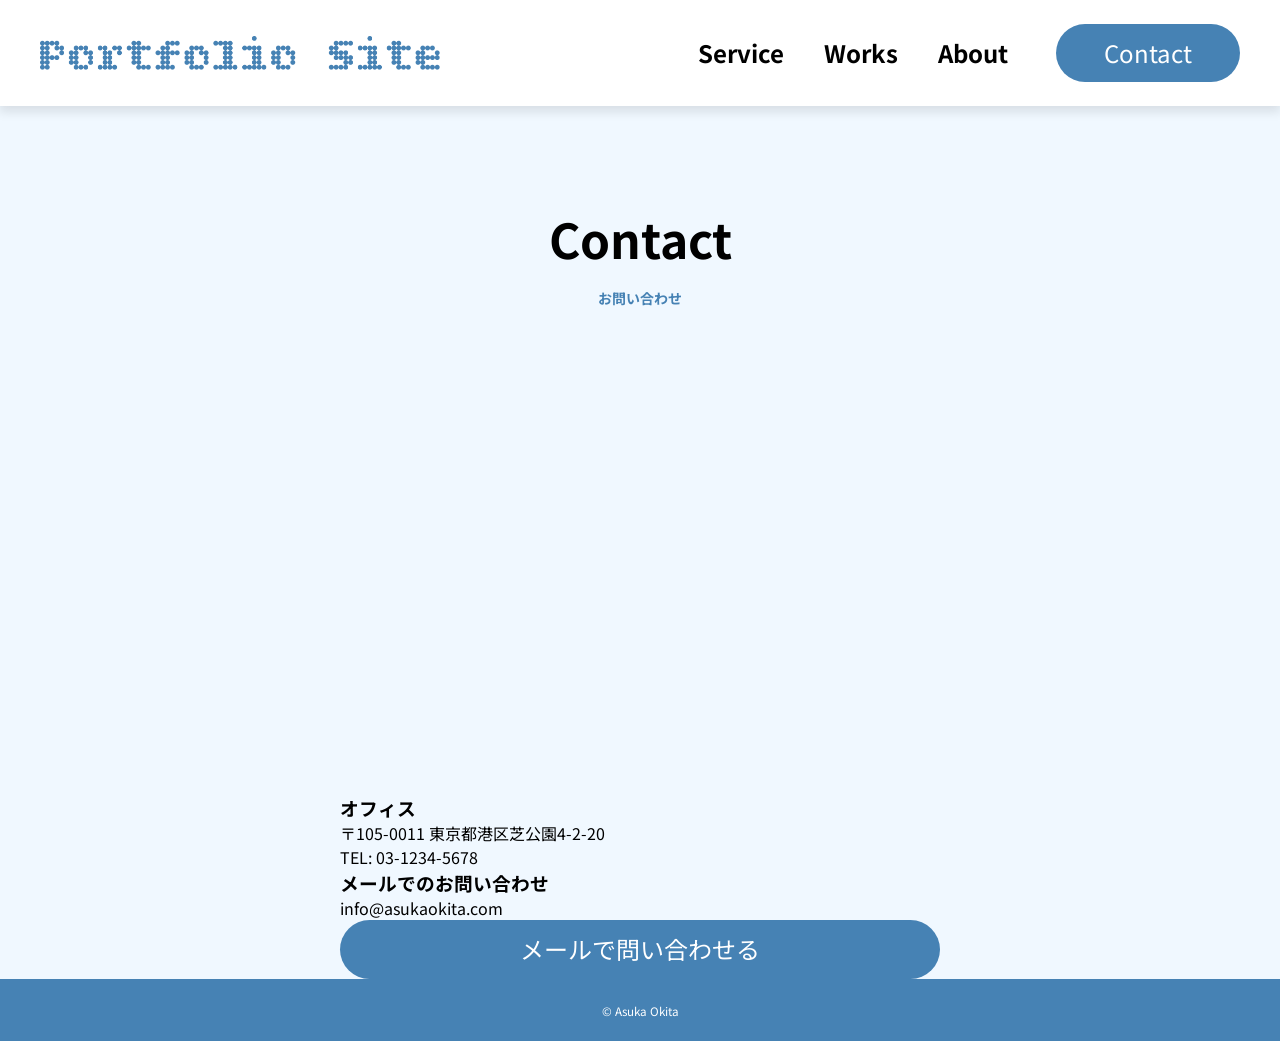
==== Contact.html @ f8503522 "first commit" ====
<!DOCTYPE html>
<html lang="ja">
  <head>
    <meta charset="UTF-8" />
    <meta name="viewport" content="width=device-width, initial-scale=1.0" />
    <meta http-equiv="X-UA-Compatible" content="ie=edge" />
    <meta name="viewport" content="width=device-width" />
    <link rel="preconnect" href="https://fonts.googleapis.com" />
    <link rel="preconnect" href="https://fonts.gstatic.com" crossorigin />
    <link
      href="https://fonts.googleapis.com/css2?family=Noto+Sans+JP:wght@100..900&display=swap"
      rel="stylesheet"
    />
    <title>MyPortfolio_大北あすかのポートフォリオサイト</title>
    <meta name="description" content="大北あすかのポートフォリオサイトです" />
    <link href="./css/styles.css" rel="stylesheet" />
    <link href="./css/styles2.css" rel="stylesheet" />
    <link href="./css/global.css" rel="stylesheet" />
  </head>
  <body>
    <header class="header">
      <div class="header-site-menu">
        <a class="header-logo" href="./index.html">
          <img
            src="./images/PortfolioSite.png"
            width="400"
            height="48"
            alt="ロゴ"
          />
        </a>
        <button class="toggle-menu-button">
          <img
            src="./images/Vecter.png"
            width="50"
            height="50"
            alt="メニューアイコン"
          />
        </button>
        <nav class="site-menu">
          <ul>
            <li><a href="index.html#Service">Service</a></li>
            <li><a href="index.html#Works">Works</a></li>
            <li><a href="index.html#About">About</a></li>
          </ul>
          <a href="Contact.html" class="flat-button">Contact</a>
        </nav>
      </div>
    </header>
    <main class="main2">
      <section id="Contact">
        <div class="title">
          <h2>Contact</h2>
          <p>お問い合わせ</p>
        </div>
        <div class="Office">
            <iframe src="https://www.google.com/maps/embed?pb=!1m18!1m12!1m3!1d3240.42758561335!2d139.74058607506123!3d35.69109412943341!2m3!1f0!2f0!3f0!3m2!1i1024!2i768!4f13.1!3m3!1m2!1s0x60188c68c884a9f3%3A0x5940dbc0a22ff46e!2z5aSn5aa75aWz5a2Q5aSn5a2m!5e0!3m2!1sja!2sjp!4v1782365274531!5m2!1sja!2sjp" width="600" height="450" style="border:0;" allowfullscreen="" loading="lazy" referrerpolicy="strict-origin-when-cross-origin"></iframe>
          <h3>オフィス</h3>
          <p>〒105-0011 東京都港区芝公園4-2-20</p>
          <p>TEL: 03-1234-5678</p>
        </div>
        <div class="contact-mail">
          <h3>メールでのお問い合わせ</h3>
          <p>info@asukaokita.com</p>
          <a href="mailto:info@asukaokita.com" class="flat-button">メールで問い合わせる</a>
        </div>
      </section>
    </main>
    <footer class="footer">
      <p class="copyright"><small>&copy; Asuka Okita</small></p>
    </footer>
    <!-- JavaScriptファイルを読み込み -->
    <script src="./js/toggle-menu.js"></script>
  </body>
</html>
---- css/styles.css ----
@charset "utf-8";
/*======================
  Header
======================*/
.header {
  position: relative;
  width: 100%;
}

/* nav */
.header-site-menu {
  /* layout */
  position: fixed; /* 上部に固定 */
  top: 0;
  left: 0;
  width: 100%;
  z-index: 10; /* 重なり順を指定-最前面- */
  display: flex;
  justify-content: space-between;
  align-items: center;
  /* boxmodel */
  padding: 24px 40px;
  box-sizing: border-box;
  /* visual */
  background: rgba(255, 255, 255); /* 透過しない */
  box-shadow: 0 5px 10px 1px rgba(0, 0, 0, 0.1);
}

.header-site-menu img {
  /* layout */
  vertical-align: middle;
  /* boxmodel */
  margin-right: auto;
}

.header-logo {
  /* layout */
  display: flex;
  align-items: center;
}

.site-menu {
  /* layout */
  display: flex;
  align-items: center;
  gap: 48px;
}

.site-menu ul {
  /* layout */
  display: flex;
  gap: 40px;
  /* visual */
  font: var(--regular-24px);
  font-weight: bold;
}

.site-menu ul li:hover {
  text-decoration: underline;
}

.menu-sub {
  display: none;
}

/* button */
.flat-button {
  padding: 10px 48px;
  border-radius: 50px;
  text-align: center;
  color: white;
  background: steelblue;
  font: var(--regular-24px);
}

.flat-button:hover {
  opacity: 0.8;
}

.toggle-menu-button {
  display: none;
}

/* スマホ用 */
@media screen and (max-width: 768px) {
  .toggle-menu-button {
    /* layout */
    display: block;
    width: 50px;
    height: 50px;
    background: none;
    border: none;
    cursor: pointer;
    background-image: url("../images/Vecter.png");
    background-position: center;
    background-repeat: no-repeat;
    border: none;
    outline: none;
  }

  .site-menu {
    /* layout */
    display: none; /* 初期状態は非表示 */
    flex-direction: column;
    position: absolute;
    top: 100%; /* ヘッダーのすぐ下に配置 */
    left: 0;
    width: 100%;
    background: rgba(255, 255, 255, 0.95); /* 下のコンテンツが透けないように背景色を指定 */
    padding: 40px;
    box-sizing: border-box;
    box-shadow: 0 10px 10px rgba(0, 0, 0, 0.1); /* メニューの下にうっすら影をつける */
    gap: 40px; /* メニュー内の項目とボタンの隙間 */
  }

  .site-menu ul {
    flex-direction: column;
    gap: 64px;
  }

  .site-menu ul li {
    font: var(--regular-32px);
  }

  .menu-sub {
    display: block;
    font: var(--regular-16px);
    color: steelblue;
  }
}

/* ヒーローイメージ画像 */
.hero-image {
  width: 100%;
}

.hero-image img {
  width: 100%;
  height: 100vh; /* 画面いっぱいに表示 */
  object-fit: cover; /* 比率を保ちながらトリミング */
}

.hero-content {
  /* layout */
  position: absolute;
  display: flex;
  flex-direction: column;
  text-align: center;
  top: 50%;
  left: 50%;
  transform: translate(-50%, -50%); /* 原点を中央にする */
  gap: 16px;
  /* boxmodel */
  width: 100%;
  /* visual */
  color: white;
  /* animation */
  opacity: 0;
  filter: blur(10px);
  animation: fadeBlur 0.6s ease forwards;
}

.hero-content h1 {
  font: var(--bold-48px);
}

.hero-content p {
  font: var(--regular-24px);
}

@keyframes fadeBlur {
  to {
    opacity: 1;
    filter: blur(0);
  }
}

.hero-guide img {
  /* layout */
  position: absolute;
  display: flex;
  flex-direction: column;
  text-align: center;
  top: 70%;
  left: 50%;
  gap: 16px;
  /* animation */
  opacity: 0;
  transform: translate(-50%, 40px);
  animation: fadeUp 0.6s ease forwards;
}

@keyframes fadeUp {
  to {
    opacity: 5;
    transform: translate(-50%, 0);
  }
}

/* ==========================
    共通
============================*/
main {
  /* layout */
  display: flex;
  flex-direction: column;
  align-items: center;
  gap: 80px;
  /* boxmodel */
  padding-top: 20px;
}

.title {
  /* layout */
  display: flex;
  flex-direction: column;
  align-items: center;
  gap: 10px;
  /* boxmodel */
  margin-bottom: 30px;
}

.title h2 {
  font: var(--bold-48px);
  color: black;
}

.title p {
  font: var(--bold-14px);
  color: steelblue;
}

/* ===========================
    Service
============================ */
/* 共通の設定 */
#Service {
  /* layout */
  display: flex;
  flex-direction: column;
  align-items: center;
  /* boxmodel */
  width: 100%;
  max-width: 1000px;
}

/* スマホ用:授業内基準のものにする */
@media screen and (max-width: 768px) {
  #Service {
    width: 100%;
  }
}

#skills {
  /* layout */
  display: flex;
  flex-direction: column;
  gap: 40px;
  /* boxmodel */
  width: 100%;
}

@media screen and (max-width: 768px) {
  #skills {
    flex-wrap: wrap;
  }
}

.skills-item {
  /* layout */
  display: flex;
  align-items: center;
  gap: 100px;
}

@media screen and (max-width: 768px) {
  .skills-item {
    flex-direction: column;
    gap: 20px;
  }
}

.skills-text {
  /* layout */
  display: flex;
  flex-direction: column;
  gap: 24px;
  /* visual */
  color: white;
}

.skills-text h3 {
  font: var(--bold-24px);
}

@media screen and (max-width: 768px) {
  .skills-text h3 {
    text-align: center;
  }
}

.skills-text p {
  font: var(--regular-14px);
  line-height: 1.8;
}

/* 各項目の共通設定 */
#graphicdesign,
#webdesign,
#projectplanning {
  /* layout */
  display: flex;
  /* boxmodel */
  width: 90%; /* 画面幅に対して85%の幅 */
  padding: 62px 128px 61px 129px;
  box-sizing: border-box;
  /* visual */
  background: steelblue;
  box-shadow: 0 4px 10px rgba(0, 0, 0, 0.15);
}

/* 各配置設定 */
#graphicdesign,
#projectplanning {
  align-self: flex-start; /* 左寄せ */
  border-radius: 0 10px 10px 0;
}

#webdesign {
  align-self: flex-end; /* 右寄せ */
  border-radius: 10px 0 0 10px;
}

@media screen and (max-width: 768px) {
  #graphicdesign,
  #webdesign,
  #projectplanning {
    width: 100%;
    padding: 40px;
  }
}
/* =========================
    Works
========================= */
#Works {
  /* layout */
  display: flex;
  flex-direction: column;
  align-items: center;
  /* boxmodel */
  width: 100%;
  max-width: 100%;
}

.portfolio-container {
  /* layout */
  display: grid;
  grid-template-columns: repeat(auto-fit, minmax(300px, 1fr));
  gap: 40px;
  justify-items: center;
  /* boxmodel */
  padding: 35px;
  width: 100%;
}

.portfolio-item {
  /* layout */
  display: flex;
  flex-direction: column;
  align-items: flex-start;
  gap: 24px;
  /* boxmodel */
  padding: 52px 39px;
  box-sizing: border-box;
  width: 100%;
  /* visual */
  border-radius: 20px;
  background: white;
  box-shadow: 0 4px 15px rgba(70, 130, 180, 0.15);
}

.item-thumbnail {
  /* layout */
  display: flex;
  flex-direction: column;
  align-items: flex-start;
  gap: 35px;
  /* boxmodel */
  width: 100%;
}

.item-thumbnail img {
  width: 100%;
  aspect-ratio: 4 / 3;
  object-fit: cover;
  /* visual */
  border-radius: 10px;
}

.item-thumbnail p {
  font: var(--regular-24px);
  color: black;
}

.item-tag {
  /* layout */
  text-align: center;
  /* boxmodel */
  width: 50%;
  padding: 8px 0;
  /* visual */
  border-radius: 10px;
  background: steelblue;
  color: white;
  font: var(--regular-14px);
}

/* スマホ時は横スクロール */
@media screen and (max-width: 768px) {
  .portfolio-container {
    display: flex;
    overflow-x: auto;
    gap: 20px;
    padding: 20px;
  }

  .portfolio-item {
    min-width: 300px; /* 最小幅 */
    flex-shrink: 0; /* 縮小しない */
  }
}

/* View All ボタン */
.view-all-wrapper {
  margin-top: 20px;
}

.view-all-btn {
  /* layout */
  display: inline-block;
  /* boxmodel */
  padding: 12px 50px;
  /* visual */
  border-radius: 50px;
  background: steelblue;
  color: white;
  font: var(--regular-16px);
  box-shadow: 0 4px 10px rgba(0, 0, 0, 0.15);
  /* animation */
  transition: opacity 0.3s;
}

.view-all-btn:hover {
  opacity: 0.8;
}

/* =======================
  About
======================= */
#About {
  /* layout */
  display: flex;
  flex-direction: column;
  align-items: center;
  gap: 64px;
  align-self: stretch;
  /* boxmodel */
  padding: 80px 10px 120px 10px;
  /* visual */
  background: lightsteelblue;
}

#about-item {
  /* layout */
  display: flex;
  align-items: center;
  gap: 60px;
  /* boxmodel */
  max-width: 900px;
  width: 100%;
}

#about-item img {
  width: 200px;
  height: 200px;
}

#about-text {
  /* layout */
  display: flex;
  flex-direction: column;
  gap: 16px;
  flex: 1;
}

#about-text h3 {
  font: var(--regular-32px);
  color: black;
}

#about-text p {
  font: var(--regular-16px);
  color: black;
  line-height: 1.8;
}

@media screen and (max-width: 768px) {
  #about-item {
    flex-direction: column;
    gap: 20px;
    padding: 0 40px;
  }
}

/* footer */
.footer {
  /* layout */
  display: flex;
  justify-content: center;
  /* boxmodel */
  padding: 20px;
  /* visual */
  background: steelblue;
  color: white;
  font: var(--regular-14px);
}

/* 修正：スマホ表示時のメニュー崩れ防止のため、.site-menu.is-show に変更し display: flex に設定 */
.site-menu.is-show {
  display: flex;
}
---- css/styles2.css ----
@charset "utf-8";
/*======================
  main2
======================*/
.main2 {
  /* boxmodel */
    padding-top: 200px;
}

dl {
  display: flex;
  flex-wrap: wrap;
  width: 100%;
}

dt {
  width: 30%;
  padding-bottom: 20px;
  margin-bottom: 10px;
  background-color: #DADADA;
}

dd {
  width: 70%;
  padding-bottom: 20px;
  background-color: #F3F3F3;
  margin-bottom: 10px;
}

/* モーダル背景（画面全体を覆う黒い半透明の膜） */
.modal-overlay {
  display: none; /* 最初は非表示 */
  position: fixed; /* 画面に固定 */
  top: 0;
  left: 0;
  width: 100vw;
  height: 100vh;
  background-color: rgba(0, 0, 0, 0.7); /* 半透明の黒 */
  z-index: 1000; /* 他の要素より一番上に表示 */
  justify-content: center;
  align-items: center;
}

/* モーダルの中身（白いカード部分） */
.modal-content {
  background-color: #ffffff;
  padding: 30px;
  border-radius: 12px;
  width: 90%;
  max-width: 600px;
  position: relative;
  text-align: center;
  box-shadow: 0 4px 10px rgba(0, 0, 0, 0.3);
}

.modal-content img {
  max-width: 100%;
  height: auto;
  border-radius: 8px;
  margin-bottom: 20px;
}

.modal-desc {
  margin-top: 20px;
  text-align: left;
  line-height: 1.6;
}

/* 閉じるボタン（×） */
.modal-close {
  position: absolute;
  top: 15px;
  right: 20px;
  font-size: 28px;
  color: #666;
  cursor: pointer;
  transition: color 0.3s;
}

.modal-close:hover {
  color: #000;
}
---- css/global.css ----
@charset "utf-8";
/* 全体の設定 */
/* カスタムプロパティ */
:root {
  /* カラー */
  --white: #ffffff;
  --steelblue: #4682b4;
  --midnightblue: #191970;
  --aliceblue: #f0f8ff;
  --lightsteelblue: #b0c4de;
  --black: #000000;

  /* フォント */
  /* regular */
  --regular-64px: normal normal 400 64px/1.6 "Noto Sans JP", sans-serif;
  --regular-48px: normal normal 400 48px/1.6 "Noto Sans JP", sans-serif;
  --regular-32px: normal normal 400 32px/1.6 "Noto Sans JP", sans-serif;
  --regular-24px: normal normal 400 24px/1.6 "Noto Sans JP", sans-serif;
  --regular-18px: normal normal 400 18px/1.6 "Noto Sans JP", sans-serif;
  --regular-16px: normal normal 400 16px/1.6 "Noto Sans JP", sans-serif;
  --regular-14px: normal normal 400 14px/1.6 "Noto Sans JP", sans-serif;
  --regular-12px: normal normal 400 12px/1.6 "Noto Sans JP", sans-serif;
  /* bold */
  --bold-64px: normal normal 700 64px/1.6 "Noto Sans JP", sans-serif;
  --bold-48px: normal normal 700 48px/1.6 "Noto Sans JP", sans-serif;
  --bold-32px: normal normal 700 32px/1.6 "Noto Sans JP", sans-serif;
  --bold-24px: normal normal 700 24px/1.6 "Noto Sans JP", sans-serif;
  --bold-18px: normal normal 700 18px/1.6 "Noto Sans JP", sans-serif;
  --bold-16px: normal normal 700 16px/1.6 "Noto Sans JP", sans-serif;
  --bold-14px: normal normal 700 14px/1.6 "Noto Sans JP", sans-serif;
  --bold-12px: normal normal 700 12px/1.6 "Noto Sans JP", sans-serif;
}

*,
::before,
::after {
  padding: 0;
  margin: 0;
  box-sizing: border-box;
}

/* body */
body {
  font-family: "Noto Sans JP", sans-serif;
  font-weight: 400;
  background: aliceblue;
  color: black;
}

h1 {
  text-decoration: underline;
}

/* リスト */
ul,
ol {
  list-style: none;
  font: var(--regular-24px);
}

/* リンク */
a {
  color: inherit;
  text-decoration: none;
  display: block;
}

/* 画像 */
img {
  max-width: 100%;
  height: auto;
  vertical-align: bottom;
}
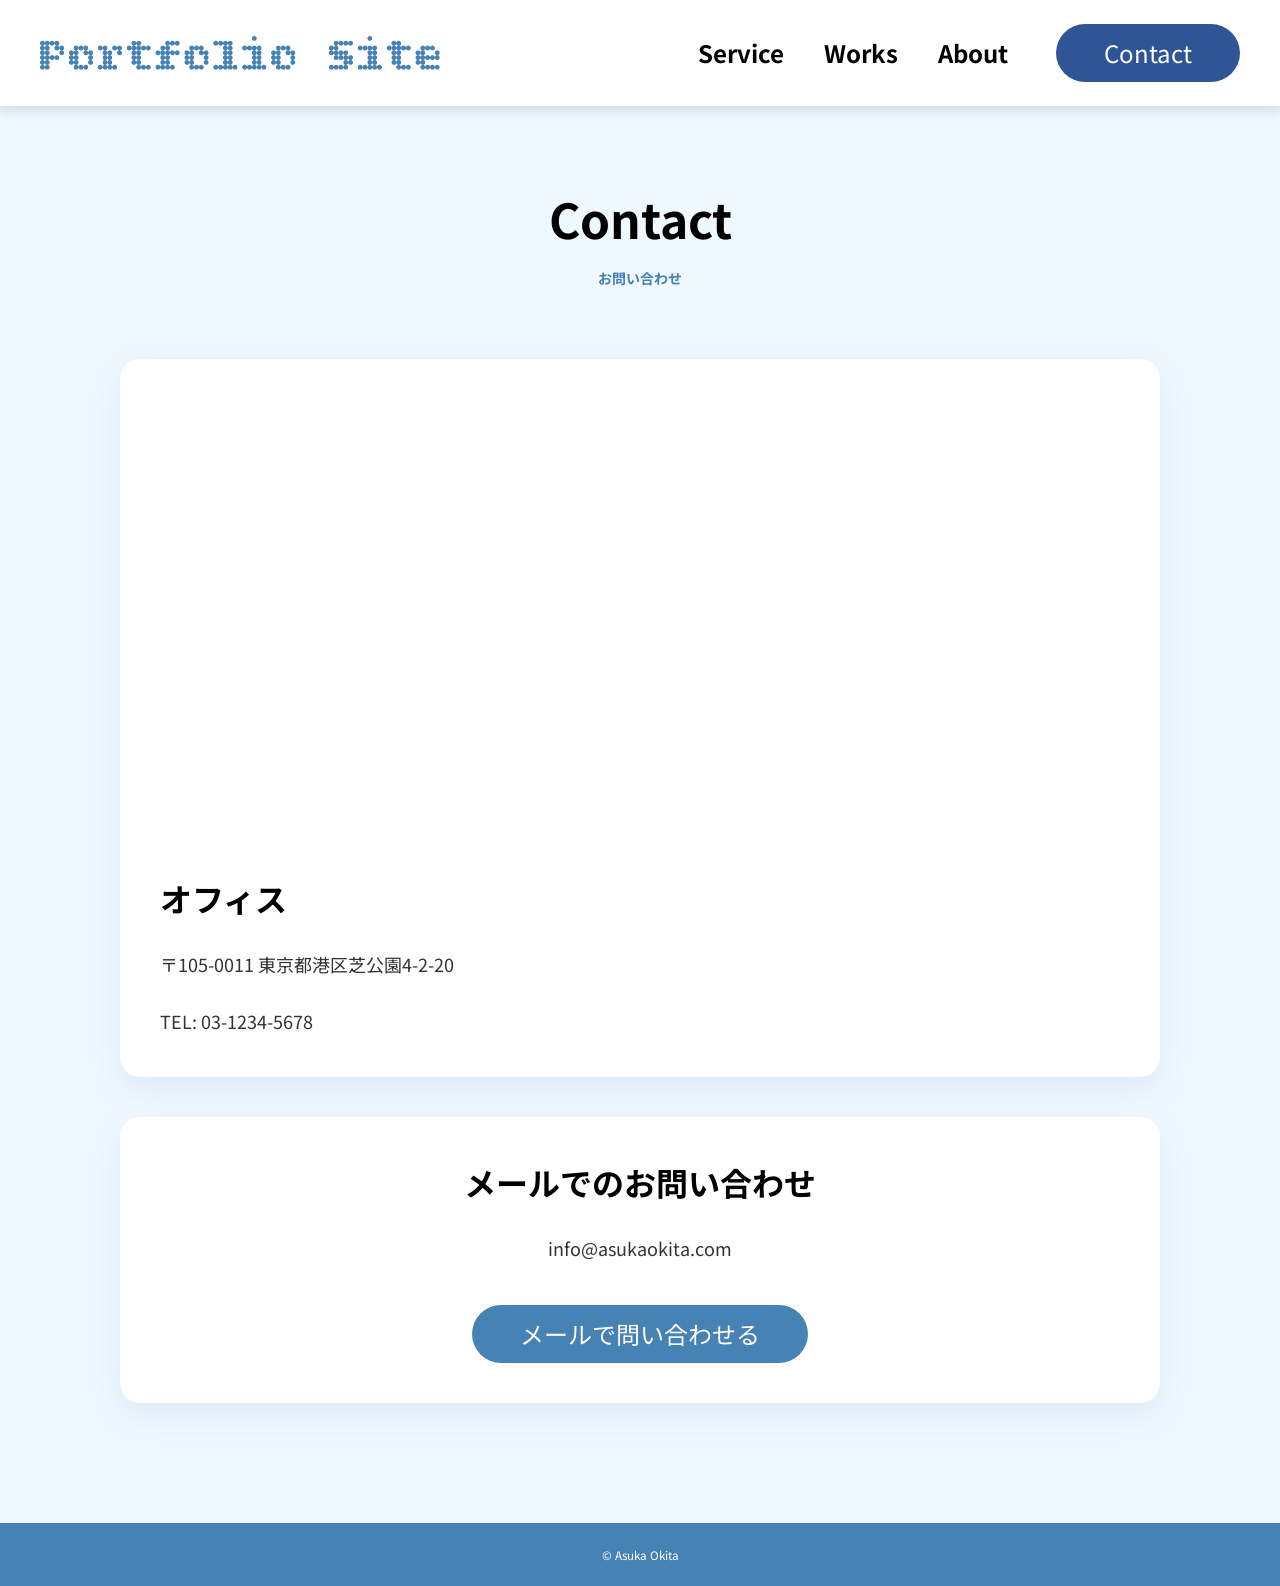
==== commit c08fbc6b: "feat: update Contact/Works pages and refine CSS - Modify Contact.html layout - Improve Works.html st" ====
--- a/Contact.html
+++ b/Contact.html
@@ -16,6 +16,12 @@
     <link href="./css/styles.css" rel="stylesheet" />
     <link href="./css/styles2.css" rel="stylesheet" />
     <link href="./css/global.css" rel="stylesheet" />
+    <link rel="icon" type="image/png" href="./favicon/favicon-96x96.png" sizes="96x96" />
+    <link rel="icon" type="image/svg+xml" href="./favicon/favicon.svg" />
+    <link rel="shortcut icon" href="./favicon/favicon.ico" />
+    <link rel="apple-touch-icon" sizes="180x180" href="./favicon/apple-touch-icon.png" />
+    <meta name="apple-mobile-web-app-title" content="MyWebSite" />
+    <link rel="manifest" href="./favicon/site.webmanifest" />
   </head>
   <body>
     <header class="header">
@@ -38,11 +44,11 @@
         </button>
         <nav class="site-menu">
           <ul>
-            <li><a href="index.html#Service">Service</a></li>
-            <li><a href="index.html#Works">Works</a></li>
-            <li><a href="index.html#About">About</a></li>
+            <li><a href="index.html#Service">Service</a><p class="menu-sub">サービス</p></li>
+            <li><a href="index.html#Works">Works</a><p class="menu-sub">制作実績</p></li>
+            <li><a href="index.html#About">About</a><p class="menu-sub">自己紹介</p></li>
           </ul>
-          <a href="Contact.html" class="flat-button">Contact</a>
+          <a href="Contact.html" class="flat-button current" aria-current="page">Contact</a>
         </nav>
       </div>
     </header>
--- a/css/styles.css
+++ b/css/styles.css
@@ -14,7 +14,7 @@
   top: 0;
   left: 0;
   width: 100%;
-  z-index: 10; /* 重なり順を指定-最前面- */
+  z-index: 10; /* 重なり順を指定 */
   display: flex;
   justify-content: space-between;
   align-items: center;
@@ -65,9 +65,12 @@
 
 /* button */
 .flat-button {
+  /* layout */
+  text-align: center;
+  /* boxmodel */
   padding: 10px 48px;
   border-radius: 50px;
-  text-align: center;
+  /* visual */
   color: white;
   background: steelblue;
   font: var(--regular-24px);
@@ -75,6 +78,14 @@
 
 .flat-button:hover {
   opacity: 0.8;
+}
+
+.site-menu .current {
+  background: #2f5596;
+}
+
+.site-menu .current:hover {
+  opacity: 0.9;
 }
 
 .toggle-menu-button {
@@ -106,11 +117,13 @@
     top: 100%; /* ヘッダーのすぐ下に配置 */
     left: 0;
     width: 100%;
-    background: rgba(255, 255, 255, 0.95); /* 下のコンテンツが透けないように背景色を指定 */
+    /* boxmodel */
     padding: 40px;
     box-sizing: border-box;
-    box-shadow: 0 10px 10px rgba(0, 0, 0, 0.1); /* メニューの下にうっすら影をつける */
-    gap: 40px; /* メニュー内の項目とボタンの隙間 */
+    /* visual */
+    background: rgba(255, 255, 255, 0.95);
+    box-shadow: 0 10px 10px rgba(0, 0, 0, 0.1);
+    gap: 40px;
   }
 
   .site-menu ul {
@@ -123,8 +136,10 @@
   }
 
   .menu-sub {
+    /* layout */
     display: block;
     font: var(--regular-16px);
+    /* visual */
     color: steelblue;
   }
 }
@@ -192,7 +207,7 @@
 
 @keyframes fadeUp {
   to {
-    opacity: 5;
+    opacity: 1;
     transform: translate(-50%, 0);
   }
 }
@@ -339,6 +354,7 @@
     padding: 40px;
   }
 }
+
 /* =========================
     Works
 ========================= */
@@ -525,7 +541,6 @@
   font: var(--regular-14px);
 }
 
-/* 修正：スマホ表示時のメニュー崩れ防止のため、.site-menu.is-show に変更し display: flex に設定 */
 .site-menu.is-show {
   display: flex;
 }
--- a/css/styles2.css
+++ b/css/styles2.css
@@ -4,79 +4,240 @@
 ======================*/
 .main2 {
   /* boxmodel */
-    padding-top: 200px;
-}
-
-dl {
-  display: flex;
-  flex-wrap: wrap;
-  width: 100%;
-}
-
-dt {
-  width: 30%;
-  padding-bottom: 20px;
-  margin-bottom: 10px;
-  background-color: #DADADA;
-}
-
-dd {
-  width: 70%;
-  padding-bottom: 20px;
-  background-color: #F3F3F3;
-  margin-bottom: 10px;
-}
-
-/* モーダル背景（画面全体を覆う黒い半透明の膜） */
-.modal-overlay {
-  display: none; /* 最初は非表示 */
-  position: fixed; /* 画面に固定 */
-  top: 0;
-  left: 0;
-  width: 100vw;
-  height: 100vh;
-  background-color: rgba(0, 0, 0, 0.7); /* 半透明の黒 */
-  z-index: 1000; /* 他の要素より一番上に表示 */
-  justify-content: center;
-  align-items: center;
-}
-
-/* モーダルの中身（白いカード部分） */
-.modal-content {
-  background-color: #ffffff;
-  padding: 30px;
-  border-radius: 12px;
-  width: 90%;
-  max-width: 600px;
-  position: relative;
-  text-align: center;
-  box-shadow: 0 4px 10px rgba(0, 0, 0, 0.3);
-}
-
-.modal-content img {
-  max-width: 100%;
-  height: auto;
-  border-radius: 8px;
-  margin-bottom: 20px;
-}
-
-.modal-desc {
-  margin-top: 20px;
-  text-align: left;
-  line-height: 1.6;
-}
-
-/* 閉じるボタン（×） */
-.modal-close {
-  position: absolute;
-  top: 15px;
-  right: 20px;
-  font-size: 28px;
-  color: #666;
-  cursor: pointer;
-  transition: color 0.3s;
-}
-
-.modal-close:hover {
-  color: #000;
-}+    padding-top: 100px;
+}
+
+/* =====================
+  Works用
+======================*/
+
+.works-section {
+    /* layout */
+    max-width: 900px;
+    margin: 0 auto;
+    /* boxmodel */
+    padding: 60px 20px;
+}
+
+.section-title {
+    /* layout */
+    text-align: center;
+    /* boxmodel */
+    margin-bottom: 40px;
+    letter-spacing: 0.05em;
+    /* visual */
+    font-size: 2rem;
+}
+
+/* PC用レイアウト / 写真：右, 説明文：左 */
+.main-display {
+    /* layout */
+    display: flex;
+    flex-direction: row;
+    align-items: center;
+    /* boxmodel */
+    padding: 40px;
+    gap: 40px;
+    margin-bottom: 30px;
+    border-radius: 12px;
+    border: 1px solid #e0e0e0;
+    /* visual */
+    background: #ffffff;
+    box-shadow: 0 5px 10px 1px rgba(0, 0, 0, 0.1);
+}
+
+/* 説明文エリア（左側） */
+.main-info {
+    flex: 1;
+    display: flex;
+    flex-direction: column;
+    gap: 15px; /* 要素ごとの適切な余白 */
+}
+
+.work-title {
+    font-size: 1.8rem;
+    margin: 0;
+}
+
+.work-tag {
+    display: inline-block;
+    background-color: #4a90e2;
+    color: #fff;
+    padding: 4px 12px;
+    border-radius: 4px;
+    font-size: 0.85rem;
+    align-self: flex-start;
+}
+
+.work-description {
+    line-height: 1.7;
+    color: #666666;
+    margin: 0;
+}
+
+.work-info {
+    font-size: 0.9rem;
+    color: #888888;
+    display: flex;
+    flex-direction: column;
+    gap: 5px;
+}
+
+.work-info p {
+    margin: 0;
+}
+
+/* サムネイル・スライダーエリア */
+.thumbnail-area {
+    display: flex;
+    align-items: center;
+    justify-content: center;
+    gap: 15px;
+    padding: 10px 0;
+}
+
+.thumbnail-container {
+    display: flex;
+    gap: 12px;
+    overflow-x: auto;
+    scroll-behavior: smooth;
+    padding: 10px 5px;
+    max-width: 650px;
+    /*非表示*/
+    -ms-overflow-style: none;
+    scrollbar-width: none;
+}
+
+.thumbnail-container::-webkit-scrollbar {
+    display: none;
+}
+
+/* サムネイル単体（小さく表示） */
+.thumbnail {
+    width: 70px;
+    height: 70px;
+    border-radius: 8px;
+    overflow: hidden;
+    cursor: pointer;
+    border: 2px solid transparent;
+    flex-shrink: 0;
+    transition: transform 0.2s, border-color 0.2s;
+}
+
+.thumbnail img {
+    width: 100%;
+    height: 100%;
+    object-fit: cover;
+}
+
+.thumbnail.active {
+    border-color: #4a90e2;
+    transform: scale(1.05);
+}
+
+.nav-btn {
+    background: #f0f0f0;
+    border: none;
+    width: 40px;
+    height: 40px;
+    border-radius: 50%;
+    font-size: 1.2rem;
+    cursor: pointer;
+    display: flex;
+    align-items: center;
+    justify-content: center;
+    transition: background 0.2s;
+}
+
+.nav-btn:hover {
+    background: #e0e0e0;
+}
+
+/* レスポンシブデザイン（スマホ：写真が上、説明文が下） */
+@media screen and (max-width: 768px) {
+    .main-display {
+        flex-direction: column;
+        padding: 20px;
+        gap: 20px;
+    }
+
+    .work-title {
+        font-size: 1.5rem;
+    }
+}
+
+/* =======================
+   Contact
+======================= */
+#Contact {
+    display: flex;
+    flex-direction: column;
+    align-items: center;
+    width: 100%;
+    max-width: 1080px;
+    margin: 0 auto;
+    padding: 80px 20px 120px;
+    gap: 40px;
+}
+
+#Contact .Office,
+#Contact .contact-mail {
+    width: 100%;
+    background: white;
+    border-radius: 20px;
+    box-shadow: 0 12px 30px rgba(70, 130, 180, 0.12);
+    padding: 40px;
+    display: flex;
+    flex-direction: column;
+    gap: 24px;
+}
+
+#Contact .Office iframe {
+    width: 100%;
+    min-height: 360px;
+    border: 1px solid #d8d8d8;
+    border-radius: 16px;
+}
+
+#Contact .Office h3,
+#Contact .contact-mail h3 {
+    font: var(--bold-32px);
+    color: var(--black);
+}
+
+#Contact .Office p,
+#Contact .contact-mail p {
+    font: var(--regular-18px);
+    color: #333333;
+    line-height: 1.8;
+}
+
+#Contact .contact-mail {
+    align-items: center;
+    text-align: center;
+}
+
+#Contact .contact-mail .flat-button {
+    margin-top: 16px;
+}
+
+@media screen and (max-width: 768px) {
+    #Contact {
+        padding: 60px 16px 80px;
+        gap: 24px;
+    }
+
+    #Contact .Office,
+    #Contact .contact-mail {
+        padding: 28px;
+    }
+
+    #Contact .Office iframe {
+        min-height: 280px;
+    }
+
+    #Contact .Office h3,
+    #Contact .contact-mail h3 {
+        font: var(--bold-24px);
+    }
+}
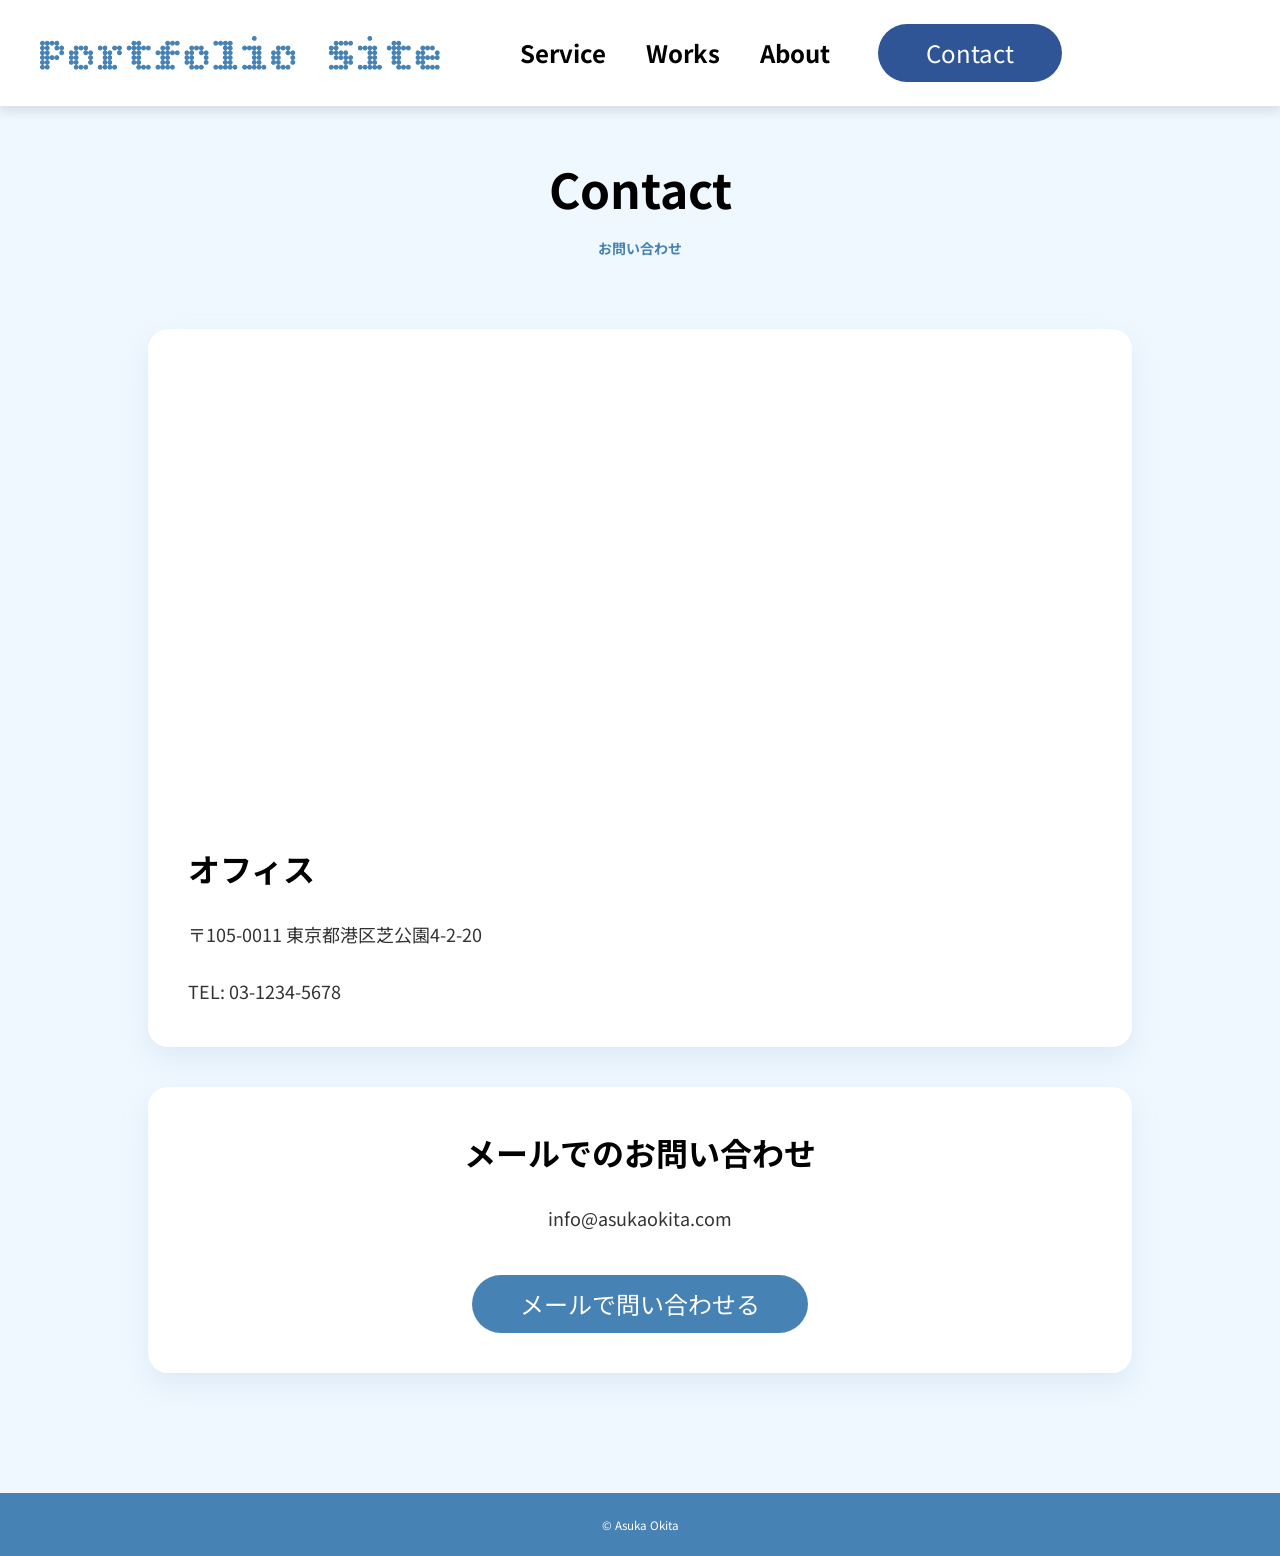
==== commit 6b0a5408: "0722_21:57" ====
--- a/Contact.html
+++ b/Contact.html
@@ -4,7 +4,6 @@
     <meta charset="UTF-8" />
     <meta name="viewport" content="width=device-width, initial-scale=1.0" />
     <meta http-equiv="X-UA-Compatible" content="ie=edge" />
-    <meta name="viewport" content="width=device-width" />
     <link rel="preconnect" href="https://fonts.googleapis.com" />
     <link rel="preconnect" href="https://fonts.gstatic.com" crossorigin />
     <link
@@ -34,11 +33,11 @@
             alt="ロゴ"
           />
         </a>
-        <button class="toggle-menu-button">
+        <button class="toggle-menu-button" type="button" aria-label="メニューを開く">
           <img
             src="./images/Vecter.png"
-            width="50"
-            height="50"
+            width="200"
+            height="200"
             alt="メニューアイコン"
           />
         </button>
--- a/css/styles.css
+++ b/css/styles.css
@@ -16,13 +16,14 @@
   width: 100%;
   z-index: 10; /* 重なり順を指定 */
   display: flex;
-  justify-content: space-between;
-  align-items: center;
+  justify-content: flex-start;
+  align-items: center;
+  gap: 40px;
   /* boxmodel */
   padding: 24px 40px;
   box-sizing: border-box;
   /* visual */
-  background: rgba(255, 255, 255); /* 透過しない */
+  background: var(--white);
   box-shadow: 0 5px 10px 1px rgba(0, 0, 0, 0.1);
 }
 
@@ -30,13 +31,14 @@
   /* layout */
   vertical-align: middle;
   /* boxmodel */
-  margin-right: auto;
+  margin-right: 0;
 }
 
 .header-logo {
   /* layout */
   display: flex;
   align-items: center;
+  margin-right: 40px;
 }
 
 .site-menu {
@@ -55,8 +57,28 @@
   font-weight: bold;
 }
 
-.site-menu ul li:hover {
-  text-decoration: underline;
+.site-menu ul li {
+  position: relative;
+  display: inline-flex;
+  align-items: center;
+}
+
+.site-menu ul li::after {
+  content: "";
+  position: absolute;
+  left: 50%;
+  bottom: -6px;
+  width: 0;
+  height: 2px;
+  background: currentColor;
+  opacity: 0;
+  transform: translateX(-50%);
+  transition: width 0.3s cubic-bezier(0.22, 1, 0.36, 1), opacity 0.25s ease;
+}
+
+.site-menu ul li.is-hovered::after {
+  width: 100%;
+  opacity: 1;
 }
 
 .menu-sub {
@@ -71,8 +93,8 @@
   padding: 10px 48px;
   border-radius: 50px;
   /* visual */
-  color: white;
-  background: steelblue;
+  color: var(--white);
+  background: var(--steelblue);
   font: var(--regular-24px);
 }
 
@@ -81,7 +103,7 @@
 }
 
 .site-menu .current {
-  background: #2f5596;
+  background: var(--darksteelblue);
 }
 
 .site-menu .current:hover {
@@ -121,7 +143,7 @@
     padding: 40px;
     box-sizing: border-box;
     /* visual */
-    background: rgba(255, 255, 255, 0.95);
+    background: var(--white-translucent);
     box-shadow: 0 10px 10px rgba(0, 0, 0, 0.1);
     gap: 40px;
   }
@@ -132,6 +154,9 @@
   }
 
   .site-menu ul li {
+    align-items: flex-end;
+    justify-content: flex-start;
+    gap: 0.5em; 
     font: var(--regular-32px);
   }
 
@@ -140,7 +165,7 @@
     display: block;
     font: var(--regular-16px);
     /* visual */
-    color: steelblue;
+    color: var(--steelblue);
   }
 }
 
@@ -168,7 +193,7 @@
   /* boxmodel */
   width: 100%;
   /* visual */
-  color: white;
+  color: var(--white);
   /* animation */
   opacity: 0;
   filter: blur(10px);
@@ -222,7 +247,7 @@
   align-items: center;
   gap: 80px;
   /* boxmodel */
-  padding-top: 20px;
+  padding: 20px 0 0;
 }
 
 .title {
@@ -237,15 +262,15 @@
 
 .title h2 {
   font: var(--bold-48px);
-  color: black;
+  color: var(--black);
 }
 
 .title p {
   font: var(--bold-14px);
-  color: steelblue;
-}
-
-/* ===========================
+  color: var(--steelblue);
+}
+
+/* =========================== 
     Service
 ============================ */
 /* 共通の設定 */
@@ -288,6 +313,25 @@
   gap: 100px;
 }
 
+.skills-item.reveal {
+  opacity: 0;
+  will-change: transform, opacity;
+  transition: opacity 0.8s ease, transform 0.8s ease;
+}
+
+.skills-item.reveal.reveal-left {
+  transform: translateX(-80px);
+}
+
+.skills-item.reveal.reveal-right {
+  transform: translateX(80px);
+}
+
+.skills-item.reveal.is-visible {
+  opacity: 1;
+  transform: translateX(0);
+}
+
 @media screen and (max-width: 768px) {
   .skills-item {
     flex-direction: column;
@@ -295,13 +339,19 @@
   }
 }
 
+@media (prefers-reduced-motion: reduce) {
+  .skills-item.reveal {
+    transition: none;
+  }
+}
+
 .skills-text {
   /* layout */
   display: flex;
   flex-direction: column;
   gap: 24px;
   /* visual */
-  color: white;
+  color: var(--white);
 }
 
 .skills-text h3 {
@@ -330,8 +380,15 @@
   padding: 62px 128px 61px 129px;
   box-sizing: border-box;
   /* visual */
-  background: steelblue;
+  background-color: var(--steelblue-15);
   box-shadow: 0 4px 10px rgba(0, 0, 0, 0.15);
+  transition: background-color 0.8s ease, box-shadow 0.8s ease;
+}
+
+#graphicdesign.is-visible,
+#webdesign.is-visible,
+#projectplanning.is-visible {
+  background-color: var(--steelblue);
 }
 
 /* 各配置設定 */
@@ -391,7 +448,7 @@
   width: 100%;
   /* visual */
   border-radius: 20px;
-  background: white;
+  background: var(--white);
   box-shadow: 0 4px 15px rgba(70, 130, 180, 0.15);
 }
 
@@ -415,7 +472,7 @@
 
 .item-thumbnail p {
   font: var(--regular-24px);
-  color: black;
+  color: var(--black);
 }
 
 .item-tag {
@@ -426,8 +483,8 @@
   padding: 8px 0;
   /* visual */
   border-radius: 10px;
-  background: steelblue;
-  color: white;
+  background: var(--steelblue);
+  color: var(--white);
   font: var(--regular-14px);
 }
 
@@ -458,8 +515,8 @@
   padding: 12px 50px;
   /* visual */
   border-radius: 50px;
-  background: steelblue;
-  color: white;
+  background: var(--steelblue);
+  color: var(--white);
   font: var(--regular-16px);
   box-shadow: 0 4px 10px rgba(0, 0, 0, 0.15);
   /* animation */
@@ -483,7 +540,7 @@
   /* boxmodel */
   padding: 80px 10px 120px 10px;
   /* visual */
-  background: lightsteelblue;
+  background: var(--lightsteelblue);
 }
 
 #about-item {
@@ -511,12 +568,12 @@
 
 #about-text h3 {
   font: var(--regular-32px);
-  color: black;
+  color: var(--black);
 }
 
 #about-text p {
   font: var(--regular-16px);
-  color: black;
+  color: var(--black);
   line-height: 1.8;
 }
 
@@ -536,8 +593,8 @@
   /* boxmodel */
   padding: 20px;
   /* visual */
-  background: steelblue;
-  color: white;
+  background: var(--steelblue);
+  color: var(--white);
   font: var(--regular-14px);
 }
 
--- a/css/styles2.css
+++ b/css/styles2.css
@@ -4,19 +4,23 @@
 ======================*/
 .main2 {
   /* boxmodel */
-    padding-top: 100px;
+    padding-top: 150px;
 }
 
 /* =====================
   Works用
 ======================*/
+
+#Works {
+    padding-top: 0;
+}
 
 .works-section {
     /* layout */
     max-width: 900px;
     margin: 0 auto;
     /* boxmodel */
-    padding: 60px 20px;
+    padding: 60px clamp(20px, 4vw, 48px);
 }
 
 .section-title {
@@ -40,9 +44,9 @@
     gap: 40px;
     margin-bottom: 30px;
     border-radius: 12px;
-    border: 1px solid #e0e0e0;
+    border: 1px solid var(--gray-light);
     /* visual */
-    background: #ffffff;
+    background: var(--white);
     box-shadow: 0 5px 10px 1px rgba(0, 0, 0, 0.1);
 }
 
@@ -61,8 +65,8 @@
 
 .work-tag {
     display: inline-block;
-    background-color: #4a90e2;
-    color: #fff;
+    background-color: var(--steelblue);
+    color: var(--white);
     padding: 4px 12px;
     border-radius: 4px;
     font-size: 0.85rem;
@@ -71,13 +75,13 @@
 
 .work-description {
     line-height: 1.7;
-    color: #666666;
+    color: var(--gray-dark);
     margin: 0;
 }
 
 .work-info {
     font-size: 0.9rem;
-    color: #888888;
+    color: var(--gray-medium);
     display: flex;
     flex-direction: column;
     gap: 5px;
@@ -87,25 +91,68 @@
     margin: 0;
 }
 
+/* メディア表示エリア */
+.media-container {
+    width: 100%;
+    border-radius: 10px;
+    overflow: hidden;
+    background: var(--offwhite);
+}
+
+.media-container img {
+    width: 100%;
+    aspect-ratio: 4 / 3;
+    object-fit: cover;
+    display: block;
+}
+
+.media-container iframe {
+    width: 100%;
+    aspect-ratio: 16 / 9;
+    display: block;
+    border: 0;
+}
+
 /* サムネイル・スライダーエリア */
 .thumbnail-area {
     display: flex;
     align-items: center;
     justify-content: center;
     gap: 15px;
-    padding: 10px 0;
-}
-
-.thumbnail-container {
+    padding: 10px 15px;
+    width: 100%;
+    overflow: hidden;
+}
+
+.thumbnail-container,
+#portfolio-container {
     display: flex;
     gap: 12px;
     overflow-x: auto;
     scroll-behavior: smooth;
     padding: 10px 5px;
     max-width: 650px;
+    flex: 1 1 auto;
+    min-width: 0;
     /*非表示*/
     -ms-overflow-style: none;
     scrollbar-width: none;
+}
+
+.nav-btn {
+    background: var(--darksteelblue);
+    color: var(--white);
+    border: none;
+    width: 40px;
+    height: 40px;
+    border-radius: 50%;
+    font-size: 1.2rem;
+    cursor: pointer;
+    display: flex;
+    align-items: center;
+    justify-content: center;
+    transition: background 0.2s;
+    flex: 0 0 auto;
 }
 
 .thumbnail-container::-webkit-scrollbar {
@@ -131,26 +178,12 @@
 }
 
 .thumbnail.active {
-    border-color: #4a90e2;
+    border-color: var(--steelblue);
     transform: scale(1.05);
 }
 
-.nav-btn {
-    background: #f0f0f0;
-    border: none;
-    width: 40px;
-    height: 40px;
-    border-radius: 50%;
-    font-size: 1.2rem;
-    cursor: pointer;
-    display: flex;
-    align-items: center;
-    justify-content: center;
-    transition: background 0.2s;
-}
-
 .nav-btn:hover {
-    background: #e0e0e0;
+    background: var(--steelblue);
 }
 
 /* レスポンシブデザイン（スマホ：写真が上、説明文が下） */
@@ -176,14 +209,14 @@
     width: 100%;
     max-width: 1080px;
     margin: 0 auto;
-    padding: 80px 20px 120px;
+    padding: 0 clamp(20px, 4vw, 48px) 120px;
     gap: 40px;
 }
 
 #Contact .Office,
 #Contact .contact-mail {
     width: 100%;
-    background: white;
+    background: var(--white);
     border-radius: 20px;
     box-shadow: 0 12px 30px rgba(70, 130, 180, 0.12);
     padding: 40px;
@@ -195,7 +228,7 @@
 #Contact .Office iframe {
     width: 100%;
     min-height: 360px;
-    border: 1px solid #d8d8d8;
+    border: 1px solid var(--gray-light);
     border-radius: 16px;
 }
 
@@ -208,7 +241,7 @@
 #Contact .Office p,
 #Contact .contact-mail p {
     font: var(--regular-18px);
-    color: #333333;
+    color: var(--gray-darker);
     line-height: 1.8;
 }
 
@@ -223,7 +256,7 @@
 
 @media screen and (max-width: 768px) {
     #Contact {
-        padding: 60px 16px 80px;
+        padding: 0 16px 80px;
         gap: 24px;
     }
 
--- a/css/global.css
+++ b/css/global.css
@@ -8,6 +8,15 @@
   --midnightblue: #191970;
   --aliceblue: #f0f8ff;
   --lightsteelblue: #b0c4de;
+  --darksteelblue: #2f5596;
+  --steelblue-15: rgba(70, 130, 180, 0.15);
+  --steelblue-12: rgba(70, 130, 180, 0.12);
+  --white-translucent: rgba(255, 255, 255, 0.95);
+  --offwhite: #f0f0f0;
+  --gray-light: #e0e0e0;
+  --gray-medium: #888888;
+  --gray-dark: #666666;
+  --gray-darker: #333333;
   --black: #000000;
 
   /* フォント */
@@ -43,8 +52,9 @@
 body {
   font-family: "Noto Sans JP", sans-serif;
   font-weight: 400;
-  background: aliceblue;
-  color: black;
+  background: var(--aliceblue);
+  color: var(--black);
+  overflow-x: hidden;
 }
 
 h1 {
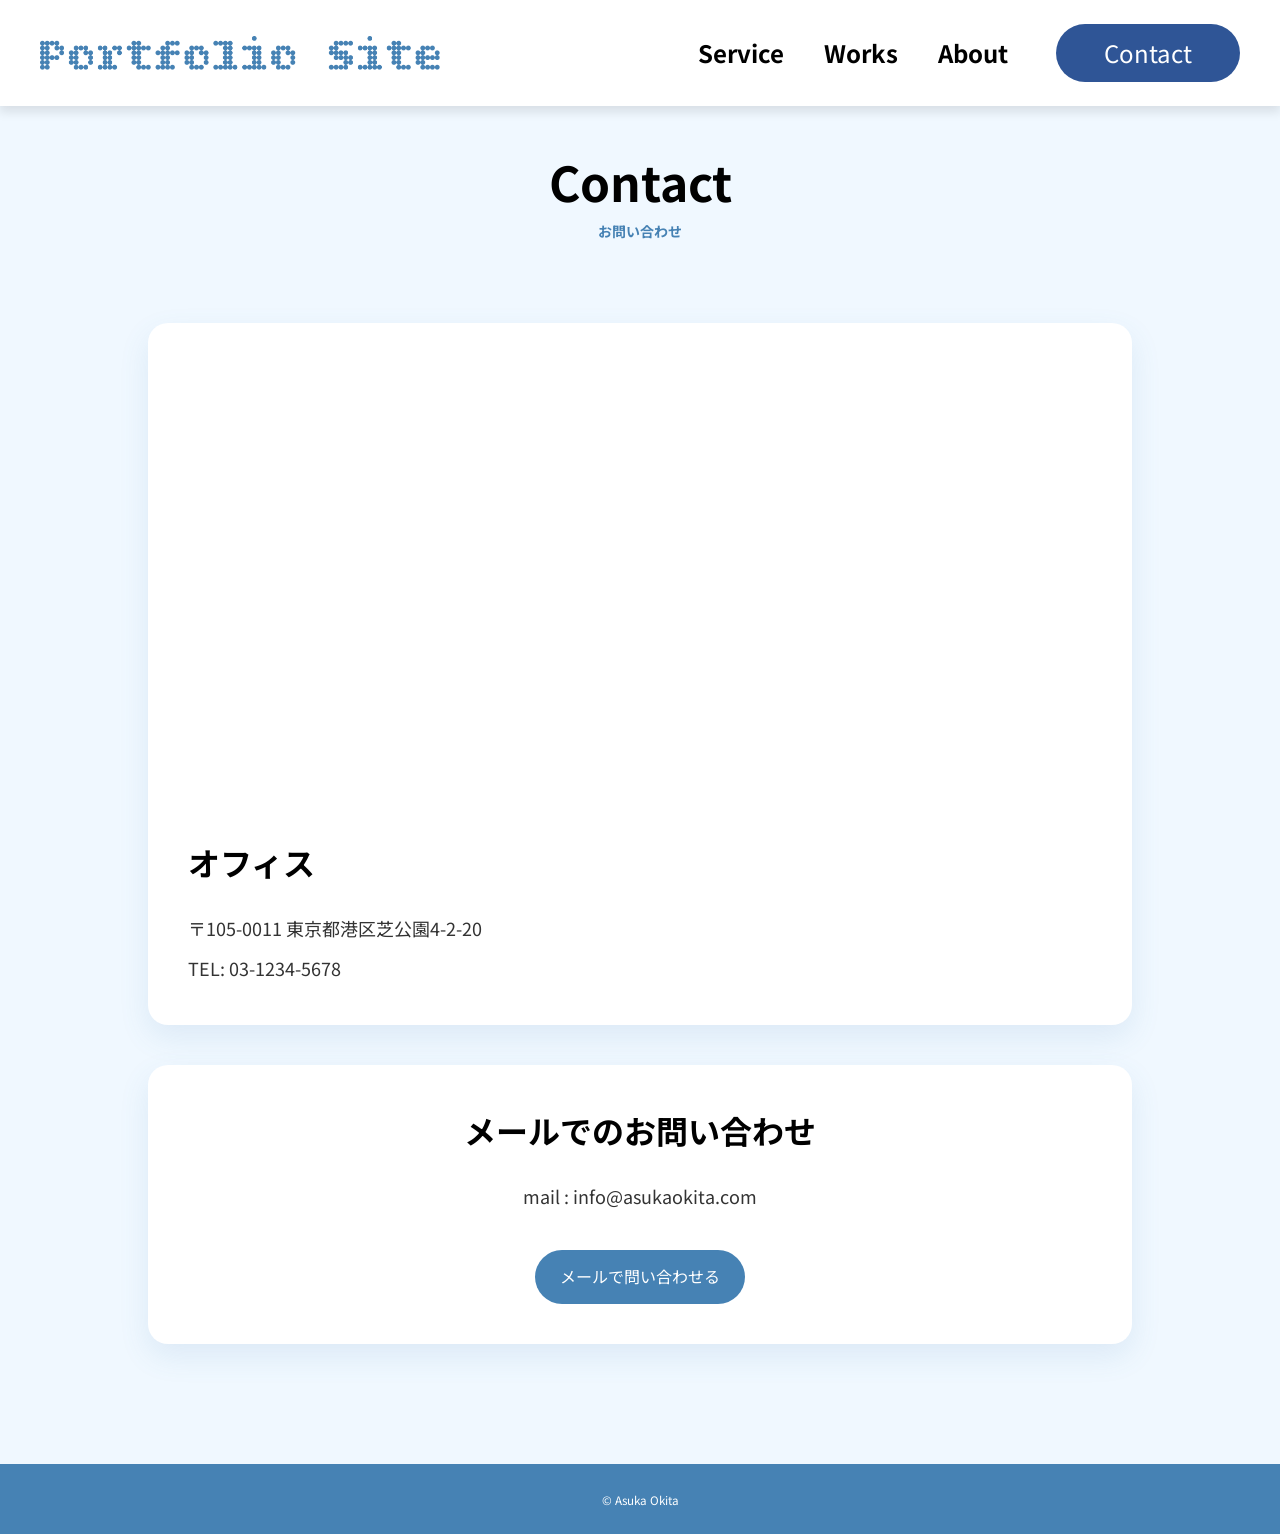
==== commit 10a2f95e: "0723_08:24" ====
--- a/Contact.html
+++ b/Contact.html
@@ -1,79 +1,78 @@
 <!DOCTYPE html>
 <html lang="ja">
-  <head>
-    <meta charset="UTF-8" />
-    <meta name="viewport" content="width=device-width, initial-scale=1.0" />
-    <meta http-equiv="X-UA-Compatible" content="ie=edge" />
-    <link rel="preconnect" href="https://fonts.googleapis.com" />
-    <link rel="preconnect" href="https://fonts.gstatic.com" crossorigin />
-    <link
-      href="https://fonts.googleapis.com/css2?family=Noto+Sans+JP:wght@100..900&display=swap"
-      rel="stylesheet"
-    />
-    <title>MyPortfolio_大北あすかのポートフォリオサイト</title>
-    <meta name="description" content="大北あすかのポートフォリオサイトです" />
-    <link href="./css/styles.css" rel="stylesheet" />
-    <link href="./css/styles2.css" rel="stylesheet" />
-    <link href="./css/global.css" rel="stylesheet" />
-    <link rel="icon" type="image/png" href="./favicon/favicon-96x96.png" sizes="96x96" />
-    <link rel="icon" type="image/svg+xml" href="./favicon/favicon.svg" />
-    <link rel="shortcut icon" href="./favicon/favicon.ico" />
-    <link rel="apple-touch-icon" sizes="180x180" href="./favicon/apple-touch-icon.png" />
-    <meta name="apple-mobile-web-app-title" content="MyWebSite" />
-    <link rel="manifest" href="./favicon/site.webmanifest" />
-  </head>
-  <body>
-    <header class="header">
-      <div class="header-site-menu">
-        <a class="header-logo" href="./index.html">
-          <img
-            src="./images/PortfolioSite.png"
-            width="400"
-            height="48"
-            alt="ロゴ"
-          />
-        </a>
-        <button class="toggle-menu-button" type="button" aria-label="メニューを開く">
-          <img
-            src="./images/Vecter.png"
-            width="200"
-            height="200"
-            alt="メニューアイコン"
-          />
-        </button>
-        <nav class="site-menu">
-          <ul>
-            <li><a href="index.html#Service">Service</a><p class="menu-sub">サービス</p></li>
-            <li><a href="index.html#Works">Works</a><p class="menu-sub">制作実績</p></li>
-            <li><a href="index.html#About">About</a><p class="menu-sub">自己紹介</p></li>
-          </ul>
-          <a href="Contact.html" class="flat-button current" aria-current="page">Contact</a>
-        </nav>
+
+<head>
+  <meta charset="UTF-8" />
+  <meta name="viewport" content="width=device-width, initial-scale=1.0" />
+  <meta http-equiv="X-UA-Compatible" content="ie=edge" />
+  <link rel="preconnect" href="https://fonts.googleapis.com" />
+  <link rel="preconnect" href="https://fonts.gstatic.com" crossorigin />
+  <link href="https://fonts.googleapis.com/css2?family=Noto+Sans+JP:wght@100..900&display=swap" rel="stylesheet" />
+  <title>MyPortfolio_大北あすかのポートフォリオサイト</title>
+  <meta name="description" content="大北あすかのポートフォリオサイトです" />
+  <link href="./css/styles.css" rel="stylesheet" />
+  <link href="./css/styles2.css" rel="stylesheet" />
+  <link href="./css/global.css" rel="stylesheet" />
+  <link rel="icon" type="image/png" href="./favicon/favicon-96x96.png" sizes="96x96" />
+  <link rel="icon" type="image/svg+xml" href="./favicon/favicon.svg" />
+  <link rel="shortcut icon" href="./favicon/favicon.ico" />
+  <link rel="apple-touch-icon" sizes="180x180" href="./favicon/apple-touch-icon.png" />
+  <meta name="apple-mobile-web-app-title" content="MyWebSite" />
+  <link rel="manifest" href="./favicon/site.webmanifest" />
+</head>
+
+<body>
+  <header class="header">
+    <div class="header-site-menu">
+      <a class="header-logo" href="./index.html">
+        <img src="./images/PortfolioSite.png" width="400" height="48" alt="ロゴ" />
+      </a>
+      <button class="toggle-menu-button" type="button" aria-label="メニューを開く">
+        <img src="./images/Vecter.png" width="200" height="200" alt="メニューアイコン" />
+      </button>
+      <nav class="site-menu">
+        <ul>
+          <li><a href="index.html#Service">Service</a>
+            <p class="menu-sub">サービス</p>
+          </li>
+          <li><a href="index.html#Works">Works</a>
+            <p class="menu-sub">制作実績</p>
+          </li>
+          <li><a href="index.html#About">About</a>
+            <p class="menu-sub">自己紹介</p>
+          </li>
+        </ul>
+        <a href="Contact.html" class="flat-button current" aria-current="page">Contact</a>
+      </nav>
+    </div>
+  </header>
+  <main class="main2">
+    <section id="Contact">
+      <div class="title">
+        <h2>Contact</h2>
+        <p>お問い合わせ</p>
       </div>
-    </header>
-    <main class="main2">
-      <section id="Contact">
-        <div class="title">
-          <h2>Contact</h2>
-          <p>お問い合わせ</p>
-        </div>
-        <div class="Office">
-            <iframe src="https://www.google.com/maps/embed?pb=!1m18!1m12!1m3!1d3240.42758561335!2d139.74058607506123!3d35.69109412943341!2m3!1f0!2f0!3f0!3m2!1i1024!2i768!4f13.1!3m3!1m2!1s0x60188c68c884a9f3%3A0x5940dbc0a22ff46e!2z5aSn5aa75aWz5a2Q5aSn5a2m!5e0!3m2!1sja!2sjp!4v1782365274531!5m2!1sja!2sjp" width="600" height="450" style="border:0;" allowfullscreen="" loading="lazy" referrerpolicy="strict-origin-when-cross-origin"></iframe>
-          <h3>オフィス</h3>
-          <p>〒105-0011 東京都港区芝公園4-2-20</p>
-          <p>TEL: 03-1234-5678</p>
-        </div>
-        <div class="contact-mail">
-          <h3>メールでのお問い合わせ</h3>
-          <p>info@asukaokita.com</p>
-          <a href="mailto:info@asukaokita.com" class="flat-button">メールで問い合わせる</a>
-        </div>
-      </section>
-    </main>
-    <footer class="footer">
-      <p class="copyright"><small>&copy; Asuka Okita</small></p>
-    </footer>
-    <!-- JavaScriptファイルを読み込み -->
-    <script src="./js/toggle-menu.js"></script>
-  </body>
-</html>
+      <div class="Office">
+        <iframe
+          src="https://www.google.com/maps/embed?pb=!1m18!1m12!1m3!1d3240.42758561335!2d139.74058607506123!3d35.69109412943341!2m3!1f0!2f0!3f0!3m2!1i1024!2i768!4f13.1!3m3!1m2!1s0x60188c68c884a9f3%3A0x5940dbc0a22ff46e!2z5aSn5aa75aWz5a2Q5aSn5a2m!5e0!3m2!1sja!2sjp!4v1782365274531!5m2!1sja!2sjp"
+          width="600" height="450" style="border:0;" allowfullscreen="" loading="lazy"
+          referrerpolicy="strict-origin-when-cross-origin"></iframe>
+        <h3>オフィス</h3>
+        <p>〒105-0011 東京都港区芝公園4-2-20</p>
+        <p>TEL: 03-1234-5678</p>
+      </div>
+      <div class="contact-mail">
+        <h3>メールでのお問い合わせ</h3>
+        <p>mail : info@asukaokita.com</p>
+        <a href="mailto:info@asukaokita.com" class="flat-button">メールで問い合わせる</a>
+      </div>
+    </section>
+  </main>
+  <footer class="footer">
+    <p class="copyright"><small>&copy; Asuka Okita</small></p>
+  </footer>
+  <!-- JavaScriptファイルを読み込み -->
+  <script src="./js/toggle-menu.js"></script>
+</body>
+
+</html>
--- a/css/styles.css
+++ b/css/styles.css
@@ -1,4 +1,5 @@
 @charset "utf-8";
+
 /*======================
   Header
 ======================*/
@@ -10,11 +11,13 @@
 /* nav */
 .header-site-menu {
   /* layout */
-  position: fixed; /* 上部に固定 */
+  position: fixed;
+  /* 上部に固定 */
   top: 0;
   left: 0;
   width: 100%;
-  z-index: 10; /* 重なり順を指定 */
+  z-index: 10;
+  /* 重なり順を指定 */
   display: flex;
   justify-content: flex-start;
   align-items: center;
@@ -46,6 +49,7 @@
   display: flex;
   align-items: center;
   gap: 48px;
+  margin-left: auto;
 }
 
 .site-menu ul {
@@ -133,10 +137,12 @@
 
   .site-menu {
     /* layout */
-    display: none; /* 初期状態は非表示 */
+    display: none;
+    /* 初期状態は非表示 */
     flex-direction: column;
     position: absolute;
-    top: 100%; /* ヘッダーのすぐ下に配置 */
+    top: 100%;
+    /* ヘッダーのすぐ下に配置 */
     left: 0;
     width: 100%;
     /* boxmodel */
@@ -156,7 +162,7 @@
   .site-menu ul li {
     align-items: flex-end;
     justify-content: flex-start;
-    gap: 0.5em; 
+    gap: 0.5em;
     font: var(--regular-32px);
   }
 
@@ -176,8 +182,10 @@
 
 .hero-image img {
   width: 100%;
-  height: 100vh; /* 画面いっぱいに表示 */
-  object-fit: cover; /* 比率を保ちながらトリミング */
+  height: 100vh;
+  /* 画面いっぱいに表示 */
+  object-fit: cover;
+  /* 比率を保ちながらトリミング */
 }
 
 .hero-content {
@@ -188,7 +196,8 @@
   text-align: center;
   top: 50%;
   left: 50%;
-  transform: translate(-50%, -50%); /* 原点を中央にする */
+  transform: translate(-50%, -50%);
+  /* 原点を中央にする */
   gap: 16px;
   /* boxmodel */
   width: 100%;
@@ -255,18 +264,21 @@
   display: flex;
   flex-direction: column;
   align-items: center;
-  gap: 10px;
-  /* boxmodel */
-  margin-bottom: 30px;
+  gap: 8px;
+  /* boxmodel */
+  margin-bottom: clamp(24px, 4vw, 40px);
 }
 
 .title h2 {
   font: var(--bold-48px);
+  font-size: clamp(2rem, 5vw, 3rem);
+  line-height: 1.3;
   color: var(--black);
 }
 
 .title p {
   font: var(--bold-14px);
+  font-size: clamp(0.75rem, 2vw, 0.875rem);
   color: var(--steelblue);
 }
 
@@ -313,6 +325,7 @@
   gap: 100px;
 }
 
+/* アニメーション設定 */
 .skills-item.reveal {
   opacity: 0;
   will-change: transform, opacity;
@@ -376,7 +389,8 @@
   /* layout */
   display: flex;
   /* boxmodel */
-  width: 90%; /* 画面幅に対して85%の幅 */
+  width: 90%;
+  /* 画面幅に対して85%の幅 */
   padding: 62px 128px 61px 129px;
   box-sizing: border-box;
   /* visual */
@@ -394,16 +408,19 @@
 /* 各配置設定 */
 #graphicdesign,
 #projectplanning {
-  align-self: flex-start; /* 左寄せ */
+  align-self: flex-start;
+  /* 左寄せ */
   border-radius: 0 10px 10px 0;
 }
 
 #webdesign {
-  align-self: flex-end; /* 右寄せ */
+  align-self: flex-end;
+  /* 右寄せ */
   border-radius: 10px 0 0 10px;
 }
 
 @media screen and (max-width: 768px) {
+
   #graphicdesign,
   #webdesign,
   #projectplanning {
@@ -415,115 +432,173 @@
 /* =========================
     Works
 ========================= */
-#Works {
-  /* layout */
-  display: flex;
-  flex-direction: column;
-  align-items: center;
-  /* boxmodel */
-  width: 100%;
-  max-width: 100%;
-}
-
-.portfolio-container {
-  /* layout */
+body.home-page #Works {
+  display: flex;
+  flex-direction: column;
+  align-items: center;
+  width: 100%;
+  background: #f5f9ff;
+}
+
+body.home-page .thumbnail-area {
+  display: flex;
+  align-items: center;
+  justify-content: center;
+  width: 100%;
+  padding: 0;
+  overflow: visible;
+}
+
+body.home-page .works-slider {
+  position: relative;
+  width: min(100%, calc(100% - 300px));
+  margin: 0 auto;
+}
+
+body.home-page #Works .nav-btn {
+  display: none;
+  align-items: center;
+  justify-content: center;
+  width: 48px;
+  height: 48px;
+  border: none;
+  border-radius: 999px;
+  background: rgba(29, 78, 124, 0.95);
+  color: #fff;
+  font-size: 1.5rem;
+  cursor: pointer;
+  box-shadow: 0 10px 20px rgba(0, 0, 0, 0.16);
+}
+
+body.home-page #Works .nav-btn.is-hidden {
+  opacity: 0;
+  pointer-events: none;
+}
+
+body.home-page .portfolio-container {
   display: grid;
-  grid-template-columns: repeat(auto-fit, minmax(300px, 1fr));
-  gap: 40px;
+  grid-template-columns: repeat(3, minmax(0, 1fr));
+  gap: 32px;
   justify-items: center;
-  /* boxmodel */
-  padding: 35px;
-  width: 100%;
-}
-
-.portfolio-item {
-  /* layout */
+  width: 100%;
+  max-width: 1320px;
+  padding: 0 8px;
+}
+
+body.home-page .portfolio-item {
   display: flex;
   flex-direction: column;
   align-items: flex-start;
   gap: 24px;
-  /* boxmodel */
-  padding: 52px 39px;
+  padding: 36px 28px;
   box-sizing: border-box;
   width: 100%;
-  /* visual */
-  border-radius: 20px;
-  background: var(--white);
-  box-shadow: 0 4px 15px rgba(70, 130, 180, 0.15);
-}
-
-.item-thumbnail {
-  /* layout */
+  max-width: 360px;
+  min-height: 420px;
+  border-radius: 30px;
+  background: #ffffff;
+  box-shadow: 0 18px 35px rgba(70, 130, 180, 0.12);
+}
+
+body.home-page .item-thumbnail {
   display: flex;
   flex-direction: column;
   align-items: flex-start;
-  gap: 35px;
-  /* boxmodel */
-  width: 100%;
-}
-
-.item-thumbnail img {
-  width: 100%;
-  aspect-ratio: 4 / 3;
+  gap: 24px;
+  width: 100%;
+}
+
+body.home-page .item-thumbnail img {
+  width: 100%;
+  max-width: 320px;
+  height: 220px;
   object-fit: cover;
-  /* visual */
-  border-radius: 10px;
-}
-
-.item-thumbnail p {
-  font: var(--regular-24px);
+  border-radius: 24px;
+}
+
+body.home-page .item-thumbnail p {
+  font: var(--regular-18px);
   color: var(--black);
 }
 
-.item-tag {
-  /* layout */
-  text-align: center;
-  /* boxmodel */
-  width: 50%;
-  padding: 8px 0;
-  /* visual */
-  border-radius: 10px;
+body.home-page .item-tag {
+  width: auto;
+  padding: 4px 12px;
+  border-radius: 4px;
   background: var(--steelblue);
   color: var(--white);
   font: var(--regular-14px);
-}
-
-/* スマホ時は横スクロール */
-@media screen and (max-width: 768px) {
-  .portfolio-container {
+  box-shadow: 0 12px 20px rgba(70, 130, 180, 0.1);
+}
+
+@media screen and (max-width: 768px) {
+  body.home-page .works-slider {
+    width: calc(100% - 32px);
+    padding: 0 48px;
+  }
+
+  body.home-page #Works .nav-btn {
+    display: flex;
+    position: absolute;
+    top: 50%;
+    transform: translateY(-50%);
+    z-index: 2;
+  }
+
+  body.home-page .works-slider #prev-btn {
+    left: 6px;
+  }
+
+  body.home-page .works-slider #next-btn {
+    right: 6px;
+  }
+
+  body.home-page .portfolio-container {
     display: flex;
     overflow-x: auto;
     gap: 20px;
-    padding: 20px;
-  }
-
-  .portfolio-item {
-    min-width: 300px; /* 最小幅 */
-    flex-shrink: 0; /* 縮小しない */
-  }
-}
-
-/* View All ボタン */
-.view-all-wrapper {
-  margin-top: 20px;
-}
-
-.view-all-btn {
-  /* layout */
+    padding: 20px 4px;
+    scroll-snap-type: x proximity;
+    -ms-overflow-style: none;
+    /* IE, Edge */
+    scrollbar-width: none;
+    /* Firefox */
+  }
+
+  body.home-page .portfolio-container::-webkit-scrollbar {
+    display: none;
+    /* Chrome, Safari */
+  }
+
+  body.home-page .portfolio-item {
+    min-width: min(82vw, 280px);
+    flex-shrink: 0;
+    scroll-snap-align: start;
+    min-height: auto;
+  }
+
+  body.home-page .item-thumbnail img {
+    height: 180px;
+    max-width: none;
+  }
+}
+
+body.home-page .view-all-wrapper {
+  margin-top: 40px;
+}
+
+body.home-page .view-all-btn {
   display: inline-block;
-  /* boxmodel */
   padding: 12px 50px;
-  /* visual */
   border-radius: 50px;
   background: var(--steelblue);
   color: var(--white);
   font: var(--regular-16px);
   box-shadow: 0 4px 10px rgba(0, 0, 0, 0.15);
-  /* animation */
   transition: opacity 0.3s;
 }
 
-.view-all-btn:hover {
+body.home-page .view-all-btn:hover {
   opacity: 0.8;
 }
 
@@ -591,7 +666,7 @@
   display: flex;
   justify-content: center;
   /* boxmodel */
-  padding: 20px;
+  padding: 24px clamp(20px, 6vw, 60px);
   /* visual */
   background: var(--steelblue);
   color: var(--white);
--- a/css/styles2.css
+++ b/css/styles2.css
@@ -1,9 +1,10 @@
 @charset "utf-8";
+
 /*======================
   main2
 ======================*/
 .main2 {
-  /* boxmodel */
+    /* boxmodel */
     padding-top: 150px;
 }
 
@@ -12,15 +13,17 @@
 ======================*/
 
 #Works {
-    padding-top: 0;
+    padding-top: 0px;
 }
 
 .works-section {
     /* layout */
-    max-width: 900px;
+    max-width: 1000px;
     margin: 0 auto;
     /* boxmodel */
     padding: 60px clamp(20px, 4vw, 48px);
+    width: 100%;
+    box-sizing: border-box;
 }
 
 .section-title {
@@ -33,12 +36,13 @@
     font-size: 2rem;
 }
 
-/* PC用レイアウト / 写真：右, 説明文：左 */
+/* PC用レイアウト 写真：右, 説明文：左 */
 .main-display {
     /* layout */
     display: flex;
     flex-direction: row;
-    align-items: center;
+    align-items: stretch;
+    flex-wrap: wrap;
     /* boxmodel */
     padding: 40px;
     gap: 40px;
@@ -50,12 +54,25 @@
     box-shadow: 0 5px 10px 1px rgba(0, 0, 0, 0.1);
 }
 
-/* 説明文エリア（左側） */
+.main-display .item-thumbnail,
+.main-display .main-info {
+    flex: 1 1 45%;
+    min-width: 320px;
+}
+
+.main-display .item-thumbnail {
+    display: flex;
+    align-items: center;
+    justify-content: center;
+    max-width: 500px;
+    width: 100%;
+}
+
+/* 説明文 */
 .main-info {
-    flex: 1;
     display: flex;
     flex-direction: column;
-    gap: 15px; /* 要素ごとの適切な余白 */
+    gap: 15px;
 }
 
 .work-title {
@@ -80,11 +97,13 @@
 }
 
 .work-info {
+    margin-top: 42px;
     font-size: 0.9rem;
     color: var(--gray-medium);
     display: flex;
     flex-direction: column;
     gap: 5px;
+    width: 100%;
 }
 
 .work-info p {
@@ -124,8 +143,7 @@
     overflow: hidden;
 }
 
-.thumbnail-container,
-#portfolio-container {
+.thumbnail-container {
     display: flex;
     gap: 12px;
     overflow-x: auto;
@@ -155,6 +173,10 @@
     flex: 0 0 auto;
 }
 
+.nav-btn.is-hidden {
+    display: none;
+}
+
 .thumbnail-container::-webkit-scrollbar {
     display: none;
 }
@@ -186,16 +208,158 @@
     background: var(--steelblue);
 }
 
-/* レスポンシブデザイン（スマホ：写真が上、説明文が下） */
+/* スマホ：写真が上、説明文が下 */
 @media screen and (max-width: 768px) {
+    body {
+        overflow-x: hidden;
+        width: 100%;
+    }
+
+    .main2 {
+        width: 100%;
+        overflow-x: hidden;
+    }
+
+    #Works {
+        padding-top: 0;
+        width: 100%;
+        overflow-x: hidden;
+    }
+
+    .works-section {
+        padding: 20px 16px;
+        width: 100%;
+        overflow-x: hidden;
+    }
+
     .main-display {
         flex-direction: column;
-        padding: 20px;
-        gap: 20px;
+        padding: 16px;
+        gap: 16px;
+        border-radius: 8px;
+        width: 100%;
+        overflow-x: hidden;
+    }
+
+    .main-display .item-thumbnail,
+    .main-display .main-info {
+        flex: 1 1 100%;
+        min-width: 100%;
+        overflow-x: hidden;
+    }
+
+    .main-display .item-thumbnail {
+        max-width: 100%;
+        overflow-x: hidden;
+    }
+
+    .media-container {
+        border-radius: 8px;
+        width: 100%;
+        overflow: hidden;
+    }
+
+    .media-container img {
+        aspect-ratio: 16 / 9;
+        max-width: 100%;
     }
 
     .work-title {
-        font-size: 1.5rem;
+        font-size: 1.3rem;
+        margin: 0;
+        word-break: break-word;
+    }
+
+    .work-tag {
+        display: inline-block;
+        background-color: var(--steelblue);
+        color: var(--white);
+        padding: 6px 12px;
+        border-radius: 4px;
+        font-size: 0.75rem;
+        align-self: flex-start;
+    }
+
+    .work-description {
+        font-size: 0.9rem;
+        line-height: 1.6;
+        margin: 0;
+        word-break: break-word;
+    }
+
+    .work-info {
+        font-size: 0.85rem;
+        margin-top: 8px;
+    }
+
+    .thumbnail-area {
+        gap: 8px;
+        padding: 8px;
+        width: 100%;
+        overflow-x: auto;
+        -webkit-overflow-scrolling: touch;
+        scroll-behavior: smooth;
+    }
+
+    .thumbnail-container {
+        max-width: 100%;
+        gap: 8px;
+        padding: 8px 4px;
+        overflow-x: auto;
+    }
+
+    .nav-btn {
+        width: 36px;
+        height: 36px;
+        font-size: 1rem;
+        flex-shrink: 0;
+        min-width: 36px;
+    }
+
+    .thumbnail {
+        width: 60px;
+        height: 60px;
+        border-radius: 6px;
+        flex-shrink: 0;
+    }
+
+    .title {
+        margin-bottom: 20px;
+    }
+
+    .title h2 {
+        font: var(--bold-32px);
+    }
+
+    .title p {
+        font: var(--bold-12px);
+    }
+
+    #About {
+        width: 100%;
+        overflow-x: hidden;
+    }
+
+    #about-item {
+        flex-direction: column;
+        gap: 16px;
+        padding: 0 16px;
+        width: 100%;
+        overflow-x: hidden;
+    }
+
+    #about-item img {
+        width: 150px;
+        height: 150px;
+    }
+
+    #about-text h3 {
+        font: var(--regular-24px);
+    }
+
+    #about-text p {
+        font: var(--regular-14px);
+        word-break: break-word;
     }
 }
 
@@ -238,20 +402,41 @@
     color: var(--black);
 }
 
-#Contact .Office p,
-#Contact .contact-mail p {
+#Contact .Office p {
     font: var(--regular-18px);
     color: var(--gray-darker);
     line-height: 1.8;
 }
 
+#Contact .Office p+p {
+    margin-top: -16px;
+}
+
+#Contact .contact-mail p {
+    color: var(--gray-darker);
+    font: var(--regular-18px);
+    line-height: 1.8;
+}
+
 #Contact .contact-mail {
     align-items: center;
     text-align: center;
 }
 
 #Contact .contact-mail .flat-button {
-    margin-top: 16px;
+    display: flex;
+    margin-top: 14px;
+    align-items: center;
+    justify-content: center;
+    padding: 14px 25px;
+    width: fit-content;
+    font: var(--regular-16px);
+    color: var(--white);
+    text-align: center;
+}
+
+#Contact .contact-mail .flat-button:hover {
+    background-color: var(--steelblue);
 }
 
 @media screen and (max-width: 768px) {
@@ -273,4 +458,4 @@
     #Contact .contact-mail h3 {
         font: var(--bold-24px);
     }
-}
+}
